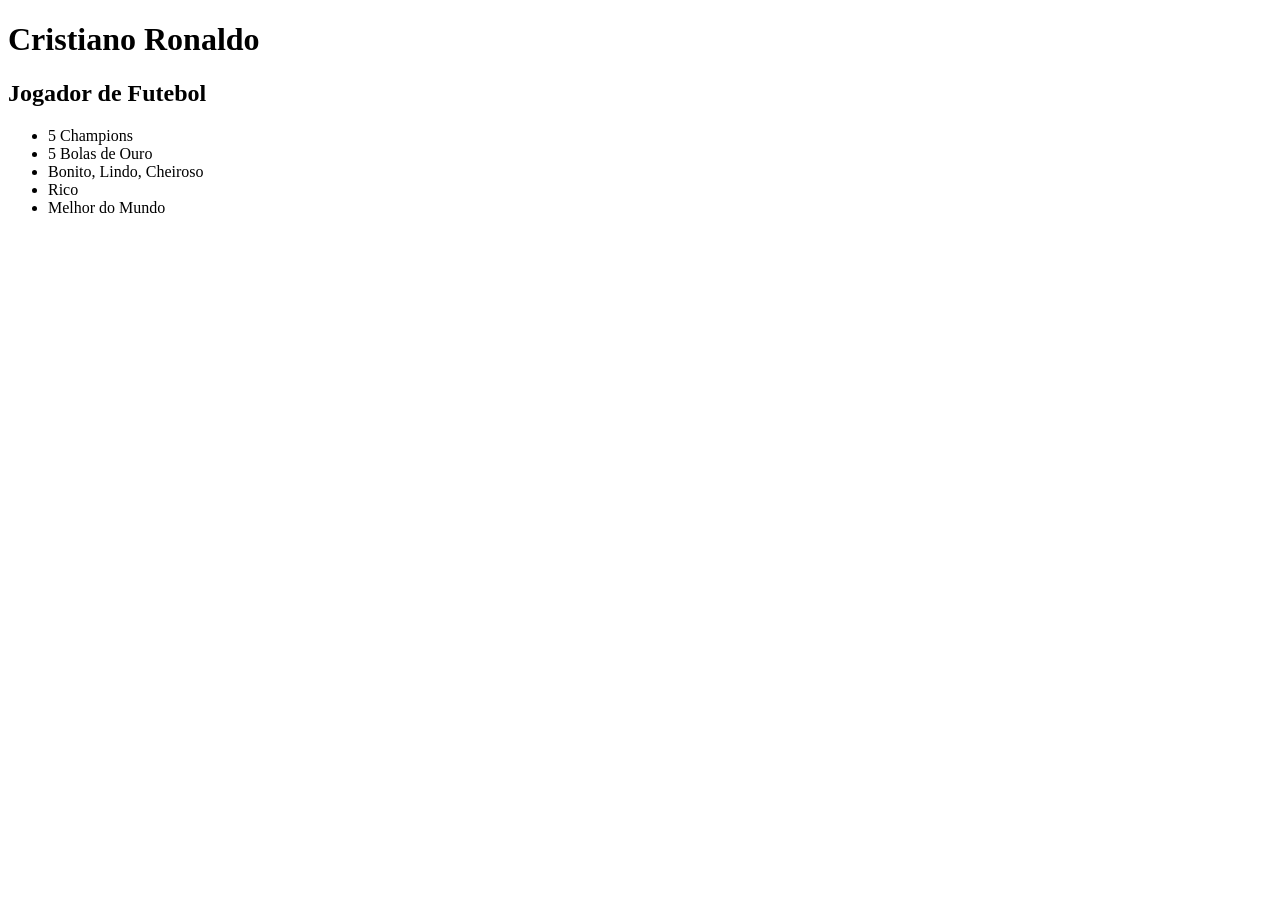
==== vscode/index.html @ febfcb93 "Add files via upload html" ====
<!DOCTYPE html>
<html lang="pt-BR">
<head>
    <meta charset="UTF-8">
    <meta name="viewport" content="width=device-width, initial-scale=1.0">
    <title>programação</title>
<link rel="stylesheet" href="/style2.css">
</head>
<body>

    <h1>Cristiano Ronaldo</h1>
    <h2>Jogador de Futebol</h2>
    <ul>
        <li>5 Champions</li>
        <li>5 Bolas de Ouro</li>
        <li>Bonito, Lindo, Cheiroso</li>
        <li>Rico</li>
        <li>Melhor do Mundo</li>
    </ul>

</body>
</html>
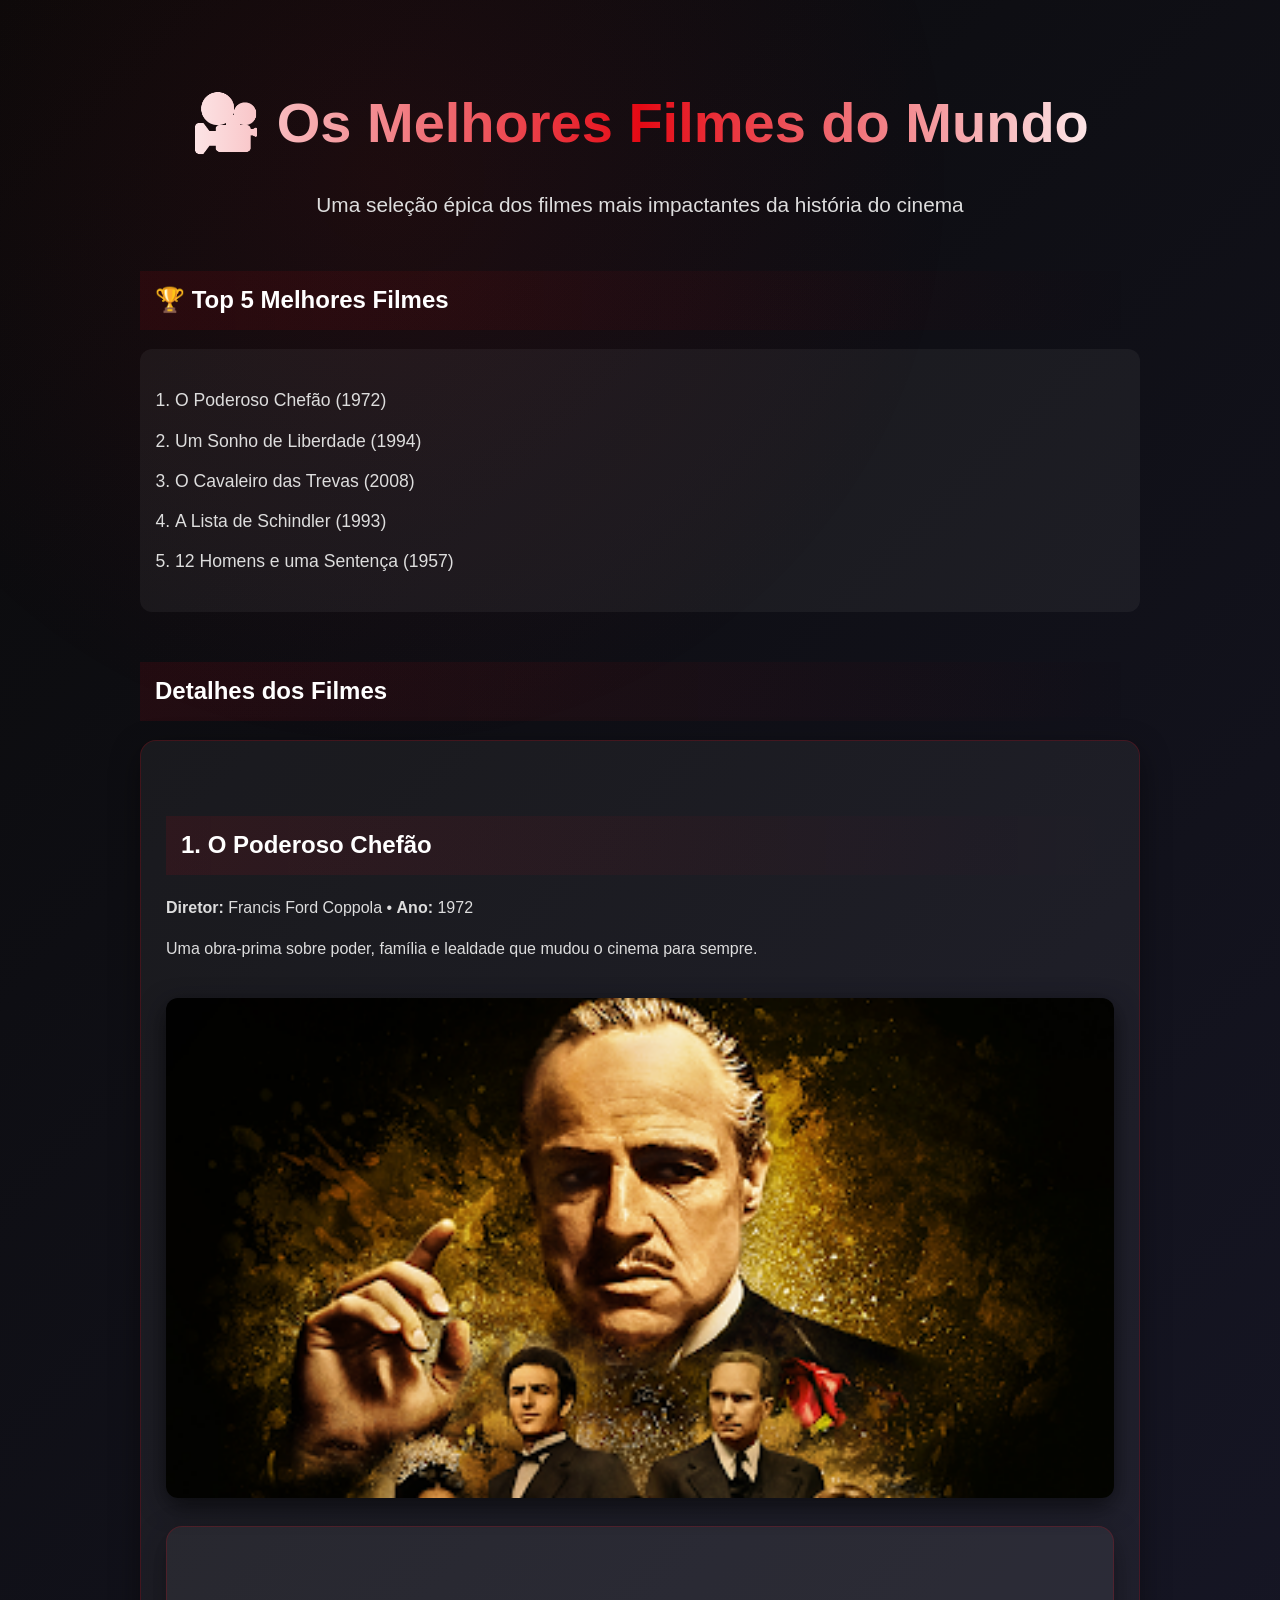
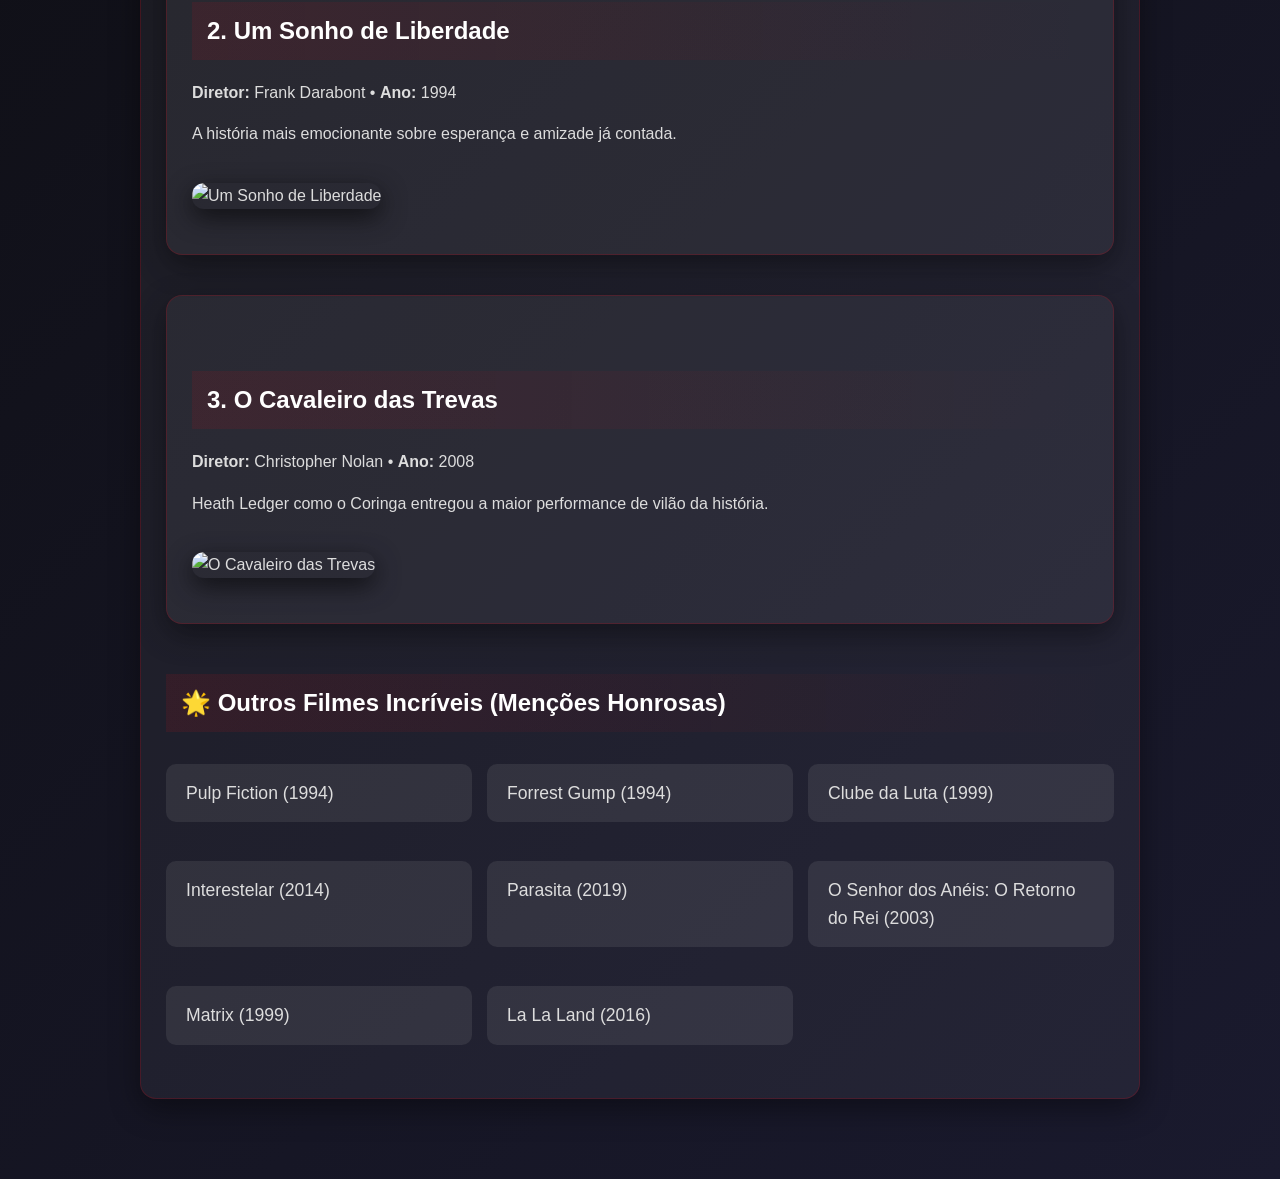
==== commit 25d99f99: "aula dia 8" ====
--- a/vscode/index.html
+++ b/vscode/index.html
@@ -3,20 +3,67 @@
 <head>
     <meta charset="UTF-8">
     <meta name="viewport" content="width=device-width, initial-scale=1.0">
-    <title>programação</title>
-<link rel="stylesheet" href="/style2.css">
+    <title>Os Melhores Filmes do Mundo</title>
+    <link rel="stylesheet" href="style2.css">
 </head>
 <body>
 
-    <h1>Cristiano Ronaldo</h1>
-    <h2>Jogador de Futebol</h2>
-    <ul>
-        <li>5 Champions</li>
-        <li>5 Bolas de Ouro</li>
-        <li>Bonito, Lindo, Cheiroso</li>
-        <li>Rico</li>
-        <li>Melhor do Mundo</li>
-    </ul>
+    <div class="container">
+        <h1>🎥 Os Melhores Filmes do Mundo</h1>
+        <p style="text-align: center; font-size: 1.3rem; margin-bottom: 40px;">
+            Uma seleção épica dos filmes mais impactantes da história do cinema
+        </p>
+
+        <h2>🏆 Top 5 Melhores Filmes</h2>
+        <ol>
+            <li>O Poderoso Chefão (1972)</li>
+            <li>Um Sonho de Liberdade (1994)</li>
+            <li>O Cavaleiro das Trevas (2008)</li>
+            <li>A Lista de Schindler (1993)</li>
+            <li>12 Homens e uma Sentença (1957)</li>
+        </ol>
+
+        <h2>Detalhes dos Filmes</h2>
+
+        <!-- Filme 1 -->
+        <div class="filme fade-in">
+            <h2>1. O Poderoso Chefão</h2>
+            <p><strong>Diretor:</strong> Francis Ford Coppola • <strong>Ano:</strong> 1972</p>
+            <p>Uma obra-prima sobre poder, família e lealdade que mudou o cinema para sempre.</p>
+            <img src="imagens/unnamed.png"
+            alt="O Poderoso Chefão"
+        </div>
+
+        <!-- Filme 2 -->
+        <div class="filme fade-in">
+            <h2>2. Um Sonho de Liberdade</h2>
+            <p><strong>Diretor:</strong> Frank Darabont • <strong>Ano:</strong> 1994</p>
+            <p>A história mais emocionante sobre esperança e amizade já contada.</p>
+            <img src="/imagens/um sonho libertador.png" 
+                 alt="Um Sonho de Liberdade">
+        </div>
+
+        <!-- Filme 3 -->
+        <div class="filme fade-in">
+            <h2>3. O Cavaleiro das Trevas</h2>
+            <p><strong>Diretor:</strong> Christopher Nolan • <strong>Ano:</strong> 2008</p>
+            <p>Heath Ledger como o Coringa entregou a maior performance de vilão da história.</p>
+            <img src="/imagens/Batman_The_Dark_Knight_keyart.jpg" 
+                 alt="O Cavaleiro das Trevas">
+        </div>
+
+        <h2>🌟 Outros Filmes Incríveis (Menções Honrosas)</h2>
+        <ul>
+            <li>Pulp Fiction (1994)</li>
+            <li>Forrest Gump (1994)</li>
+            <li>Clube da Luta (1999)</li>
+            <li>Interestelar (2014)</li>
+            <li>Parasita (2019)</li>
+            <li>O Senhor dos Anéis: O Retorno do Rei (2003)</li>
+            <li>Matrix (1999)</li>
+            <li>La La Land (2016)</li>
+        </ul>
+    </div>
 
 </body>
 </html>
--- a/vscode/style2.css
+++ b/vscode/style2.css
@@ -0,0 +1,149 @@
+<style>
+:root {
+    --primary: #0f0f0f;
+    --accent: #e50914;
+}
+
+body {
+    font-family: 'Segoe UI', Arial, sans-serif;
+    background: linear-gradient(135deg, #0a0a0a, #1a1a2e);
+    color: #ddd;
+    margin: 0;
+    padding: 40px 20px;
+    line-height: 1.6;
+}
+
+h1 {
+    text-align: center;
+    font-size: 3.5rem;
+    background: linear-gradient(90deg, #ffffff, #e50914, #ffffff);
+    -webkit-background-clip: text;
+    -webkit-text-fill-color: transparent;
+    margin-bottom: 10px;
+    animation: titleGlow 4s ease-in-out infinite alternate;
+}
+
+h2 {
+    color: #fff;
+    border-left: 5px solid var(--accent);
+    padding-left: 15px;
+    margin-top: 50px;
+    background: linear-gradient(to right, rgba(229, 9, 20, 0.1), transparent);
+    padding-top: 10px;
+    padding-bottom: 10px;
+}
+
+.container {
+    max-width: 1000px;
+    margin: 0 auto;
+}
+
+.filme {
+    background: rgba(255, 255, 255, 0.05);
+    border-radius: 16px;
+    padding: 25px;
+    margin-bottom: 40px;
+    box-shadow: 0 10px 30px rgba(0, 0, 0, 0.4);
+    transition: all 0.4s ease;
+    border: 1px solid rgba(229, 9, 20, 0.2);
+}
+
+.filme:hover {
+    transform: translateY(-10px);
+    box-shadow: 0 20px 40px rgba(229, 9, 20, 0.3);
+    border-color: var(--accent);
+}
+
+.filme img {
+    width: 100%;
+    max-height: 500px;
+    object-fit: cover;
+    border-radius: 12px;
+    margin: 20px 0;
+    box-shadow: 0 8px 25px rgba(0, 0, 0, 0.6);
+    transition: transform 0.5s ease;
+}
+
+.filme:hover img {
+    transform: scale(1.03);
+}
+
+ol {
+    background: rgba(255, 255, 255, 0.05);
+    padding: 25px 35px;
+    border-radius: 12px;
+    border-left: 6px solid var(--accent);
+}
+
+li {
+    margin: 12px 0;
+    font-size: 1.1rem;
+    transition: color 0.3s;
+}
+
+li:hover {
+    color: #e50914;
+}
+
+ul {
+    display: grid;
+    grid-template-columns: repeat(auto-fit, minmax(280px, 1fr));
+    gap: 15px;
+    padding: 0;
+    list-style: none;
+}
+
+ul li {
+    background: rgba(255, 255, 255, 0.08);
+    padding: 15px 20px;
+    border-radius: 10px;
+    transition: all 0.3s ease;
+}
+
+ul li:hover {
+    background: var(--accent);
+    color: white;
+    transform: translateX(10px);
+}
+
+/* Animações */
+@keyframes titleGlow {
+    from { filter: brightness(1); }
+    to { filter: brightness(1.3); }
+}
+
+.fade-in {
+    animation: fadeIn 1.2s ease forwards;
+}
+
+@keyframes fadeIn {
+    from {
+        opacity: 0;
+        transform: translateY(30px);
+    }
+    to {
+        opacity: 1;
+        transform: translateY(0);
+    }
+}
+
+/* Efeito de gradiente animado no fundo */
+body::before {
+    content: '';
+    position: fixed;
+    top: 0;
+    left: 0;
+    width: 100%;
+    height: 100%;
+    background: radial-gradient(circle at 30% 20%, rgba(229, 9, 20, 0.08), transparent 50%);
+    pointer-events: none;
+    z-index: -1;
+    animation: gradientMove 25s ease infinite;
+}
+
+@keyframes gradientMove {
+    0% { transform: translate(0, 0); }
+    50% { transform: translate(30px, 50px); }
+    100% { transform: translate(0, 0); }
+}
+</style>
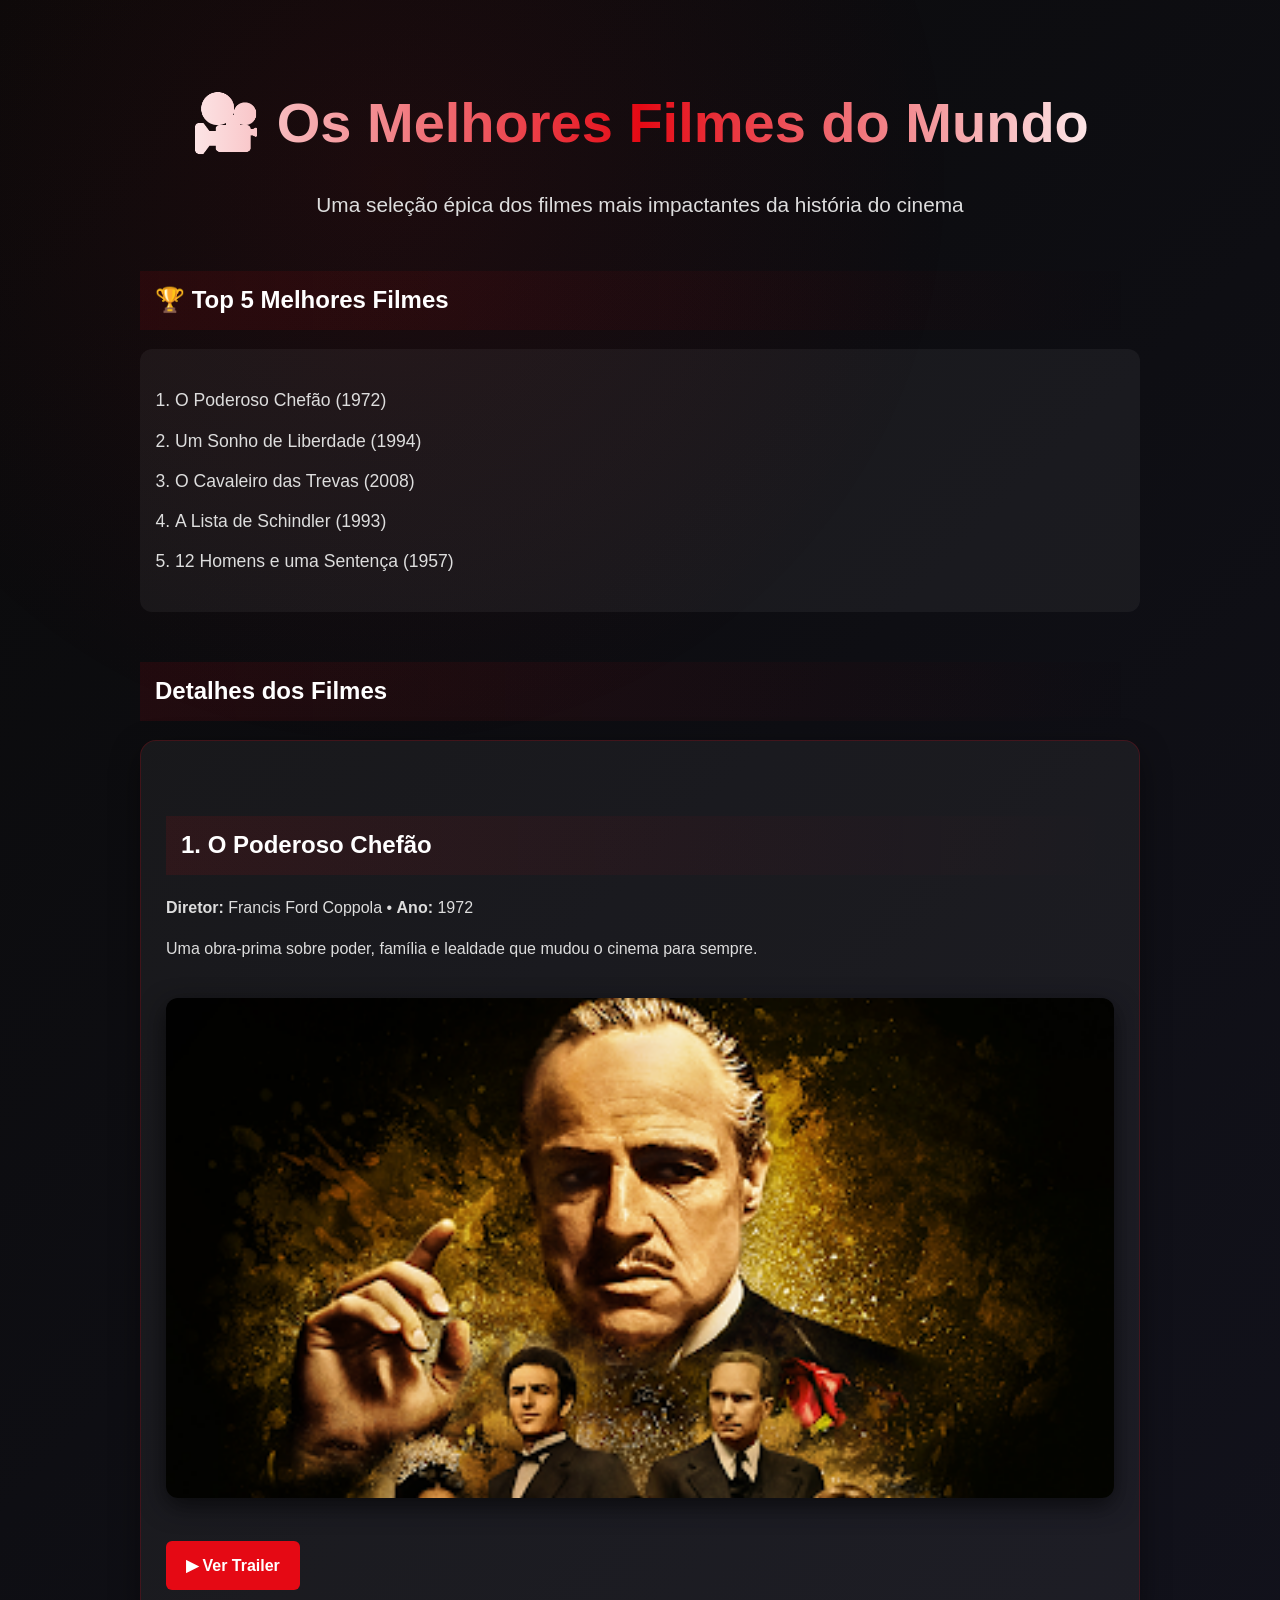
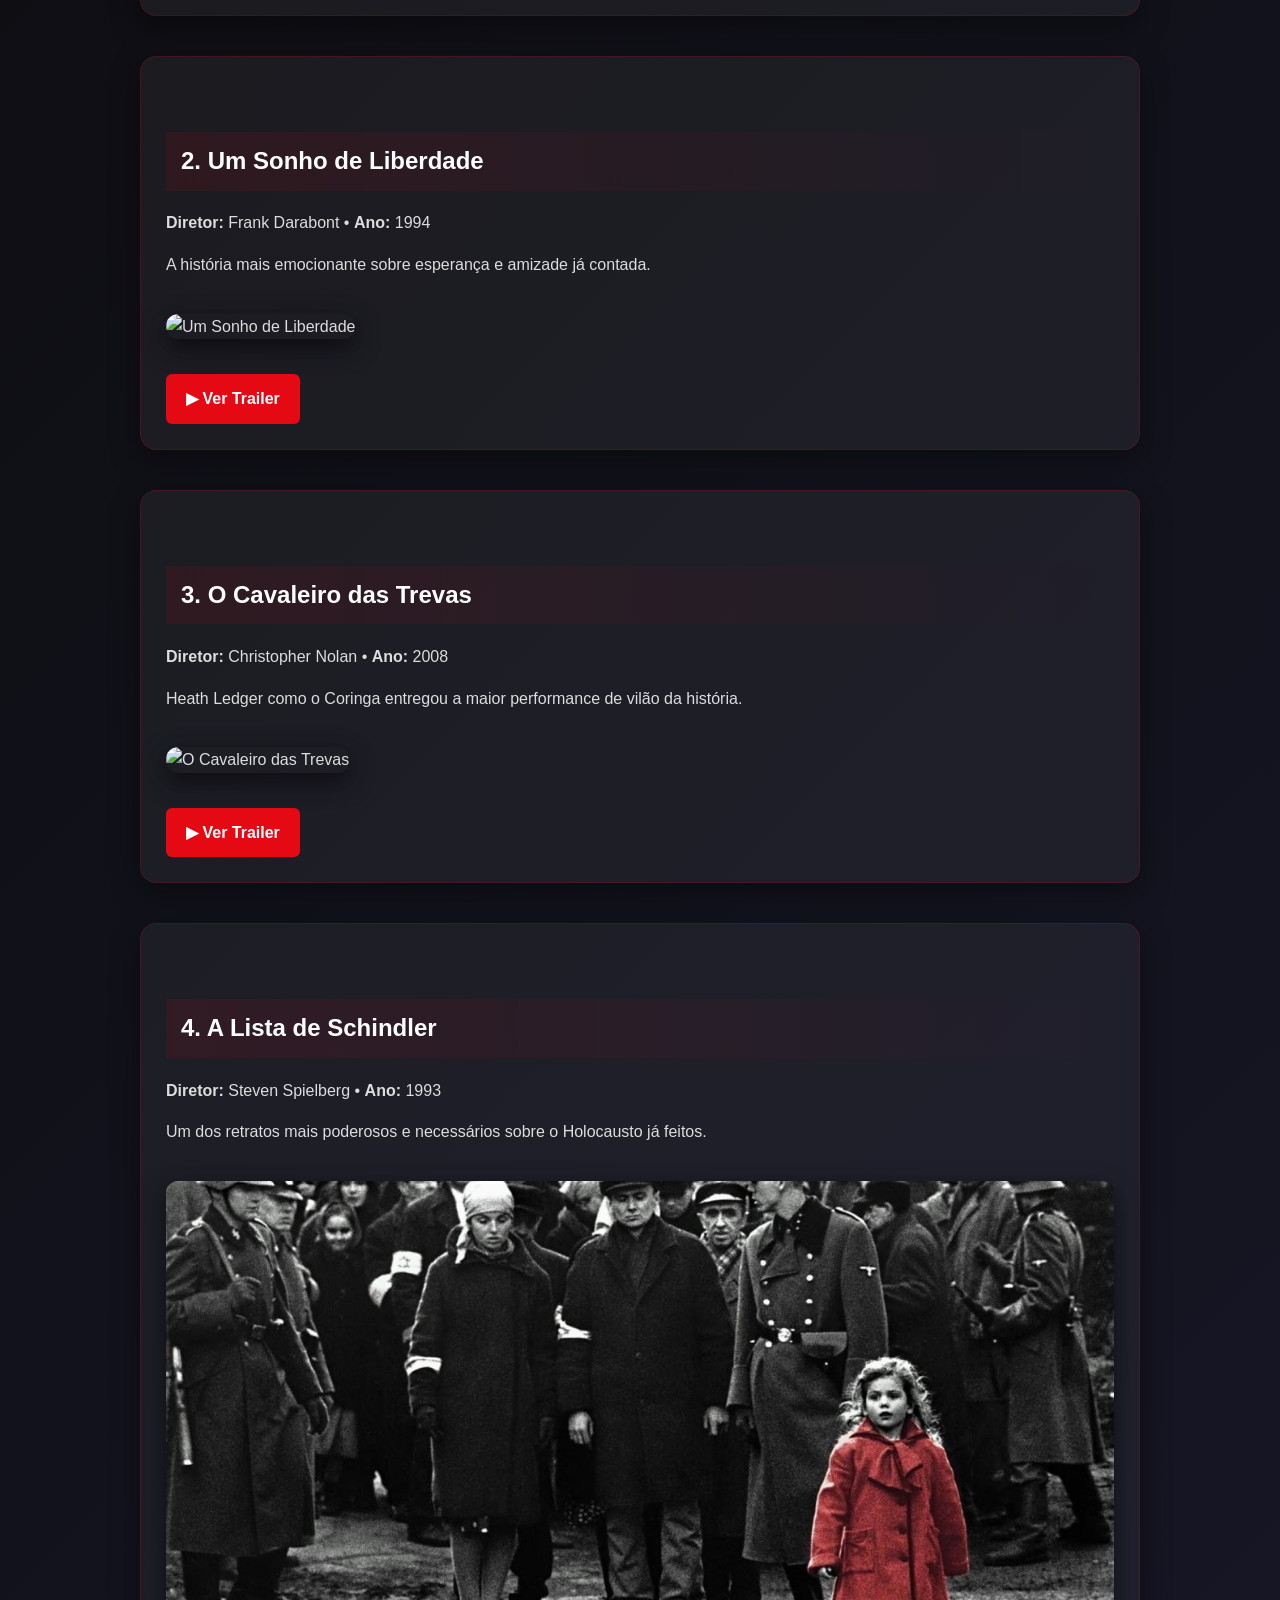
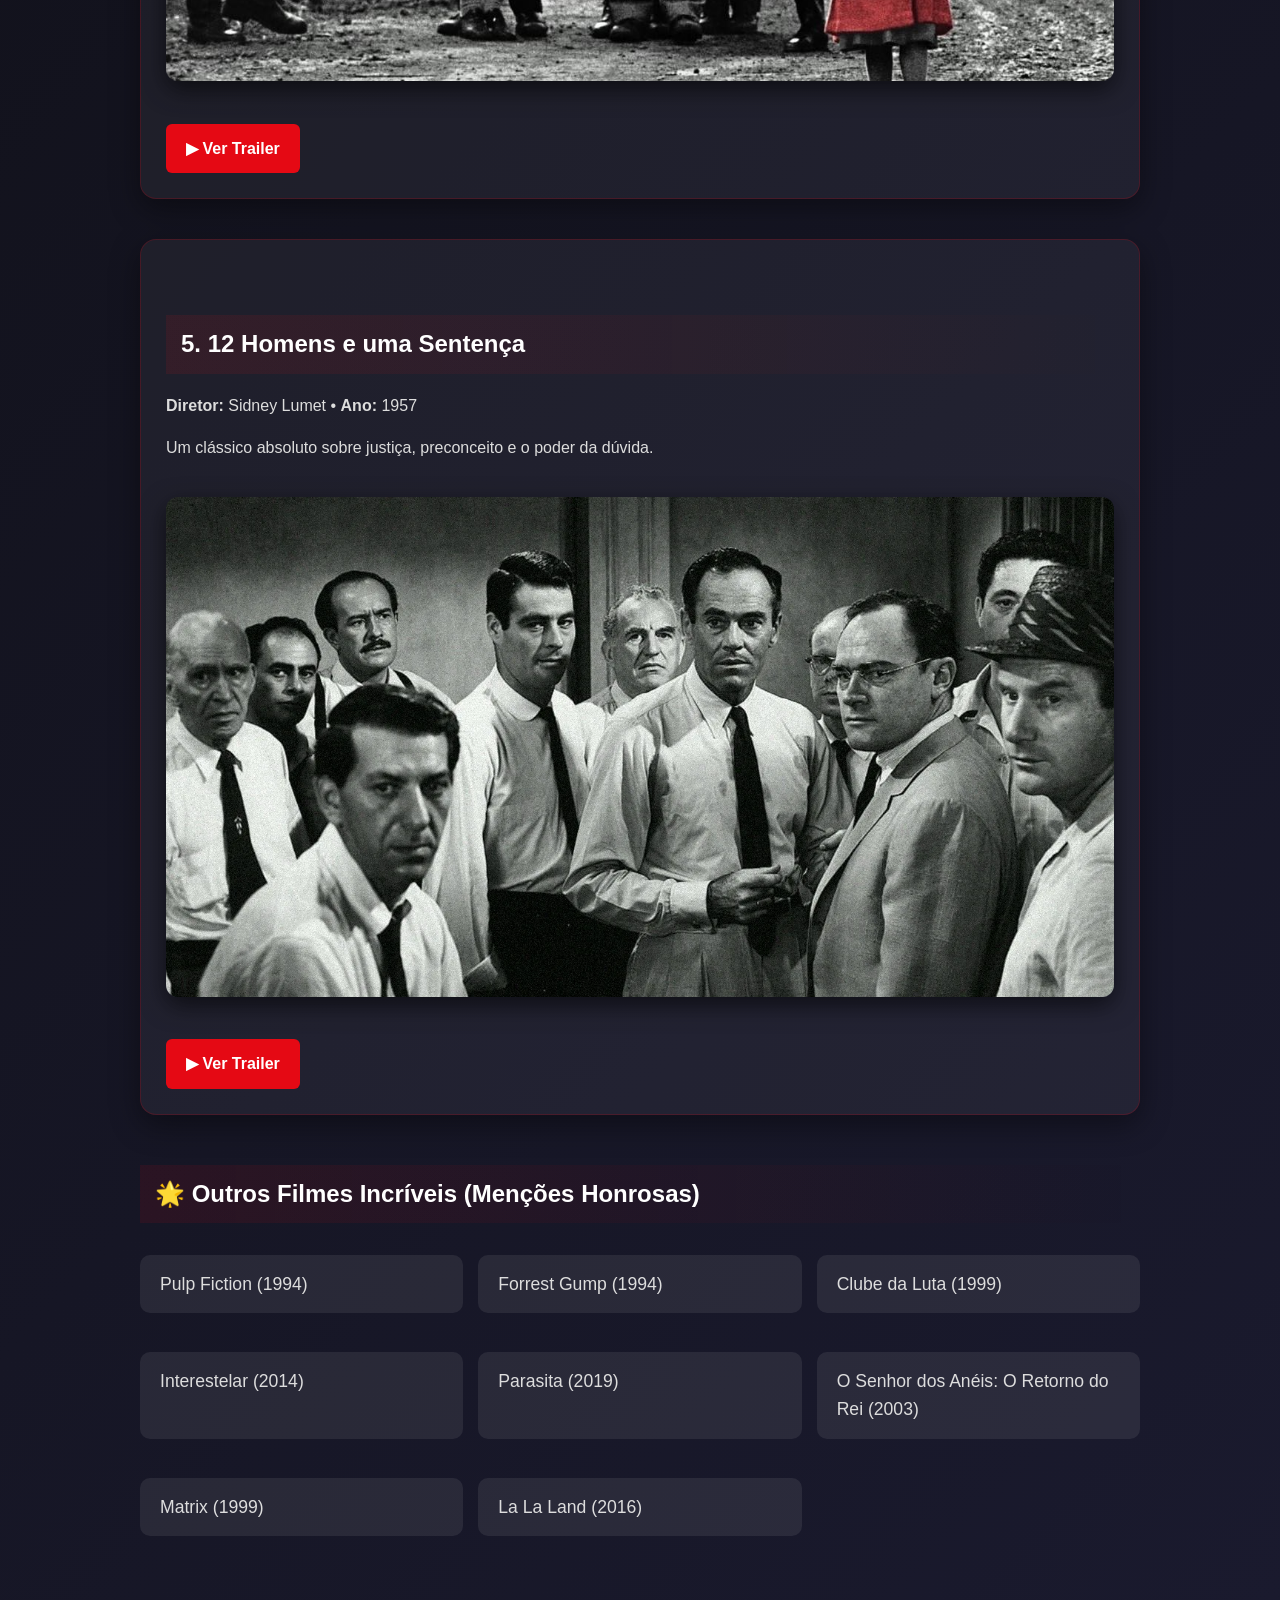
==== commit 5d03d18d: "Add files via upload" ====
--- a/vscode/index.html
+++ b/vscode/index.html
@@ -5,6 +5,24 @@
     <meta name="viewport" content="width=device-width, initial-scale=1.0">
     <title>Os Melhores Filmes do Mundo</title>
     <link rel="stylesheet" href="style2.css">
+    <style>
+        /* Estilo simples para o botão de trailer (caso não tenha no seu CSS) */
+        .btn-trailer {
+            display: inline-block;
+            margin-top: 15px;
+            padding: 12px 20px;
+            background-color: #e50914;
+            color: white;
+            text-decoration: none;
+            border-radius: 6px;
+            font-weight: bold;
+            transition: all 0.3s;
+        }
+        .btn-trailer:hover {
+            background-color: #f40612;
+            transform: scale(1.05);
+        }
+    </style>
 </head>
 <body>
 
@@ -30,8 +48,11 @@
             <h2>1. O Poderoso Chefão</h2>
             <p><strong>Diretor:</strong> Francis Ford Coppola • <strong>Ano:</strong> 1972</p>
             <p>Uma obra-prima sobre poder, família e lealdade que mudou o cinema para sempre.</p>
-            <img src="imagens/unnamed.png"
-            alt="O Poderoso Chefão"
+            <img src="imagens/unnamed.png" alt="O Poderoso Chefão">
+            <br>
+            <a href="https://www.youtube.com/watch?v=1x0GpEZnwa8" target="_blank" class="btn-trailer">
+                ▶ Ver Trailer
+            </a>
         </div>
 
         <!-- Filme 2 -->
@@ -39,8 +60,11 @@
             <h2>2. Um Sonho de Liberdade</h2>
             <p><strong>Diretor:</strong> Frank Darabont • <strong>Ano:</strong> 1994</p>
             <p>A história mais emocionante sobre esperança e amizade já contada.</p>
-            <img src="/imagens/um sonho libertador.png" 
-                 alt="Um Sonho de Liberdade">
+            <img src="/imagens/um sonho libertador.png" alt="Um Sonho de Liberdade">
+            <br>
+            <a href="https://www.youtube.com/watch?v=PLl99DlL6b4" target="_blank" class="btn-trailer">
+                ▶ Ver Trailer
+            </a>
         </div>
 
         <!-- Filme 3 -->
@@ -48,8 +72,35 @@
             <h2>3. O Cavaleiro das Trevas</h2>
             <p><strong>Diretor:</strong> Christopher Nolan • <strong>Ano:</strong> 2008</p>
             <p>Heath Ledger como o Coringa entregou a maior performance de vilão da história.</p>
-            <img src="/imagens/Batman_The_Dark_Knight_keyart.jpg" 
-                 alt="O Cavaleiro das Trevas">
+            <img src="/imagens/batman_cavaleiro_das_trevas_capa.jpg" alt="O Cavaleiro das Trevas">
+            <br>
+            <a href="https://www.youtube.com/watch?v=EXeTwQWrcwY" target="_blank" class="btn-trailer">
+                ▶ Ver Trailer
+            </a>
+        </div>
+
+        <!-- Filme 4 -->
+        <div class="filme fade-in">
+            <h2>4. A Lista de Schindler</h2>
+            <p><strong>Diretor:</strong> Steven Spielberg • <strong>Ano:</strong> 1993</p>
+            <p>Um dos retratos mais poderosos e necessários sobre o Holocausto já feitos.</p>
+            <img src="imagens/91-A_Lista_de_Schindler.jpg" alt="A Lista de Schindler"> <!-- ajuste o src da imagem se necessário -->
+            <br>
+            <a href="https://www.youtube.com/watch?v=gG22XNhtnoY" target="_blank" class="btn-trailer">
+                ▶ Ver Trailer
+            </a>
+        </div>
+
+        <!-- Filme 5 -->
+        <div class="filme fade-in">
+            <h2>5. 12 Homens e uma Sentença</h2>
+            <p><strong>Diretor:</strong> Sidney Lumet • <strong>Ano:</strong> 1957</p>
+            <p>Um clássico absoluto sobre justiça, preconceito e o poder da dúvida.</p>
+            <img src="imagens/DOZE-HOMENS-E-UMA-SENTENCA.jpg." alt="12 Homens e uma Sentença"> <!-- ajuste o src da imagem se necessário -->
+            <br>
+            <a href="https://www.youtube.com/watch?v=TEN-2uTi2c0" target="_blank" class="btn-trailer">
+                ▶ Ver Trailer
+            </a>
         </div>
 
         <h2>🌟 Outros Filmes Incríveis (Menções Honrosas)</h2>
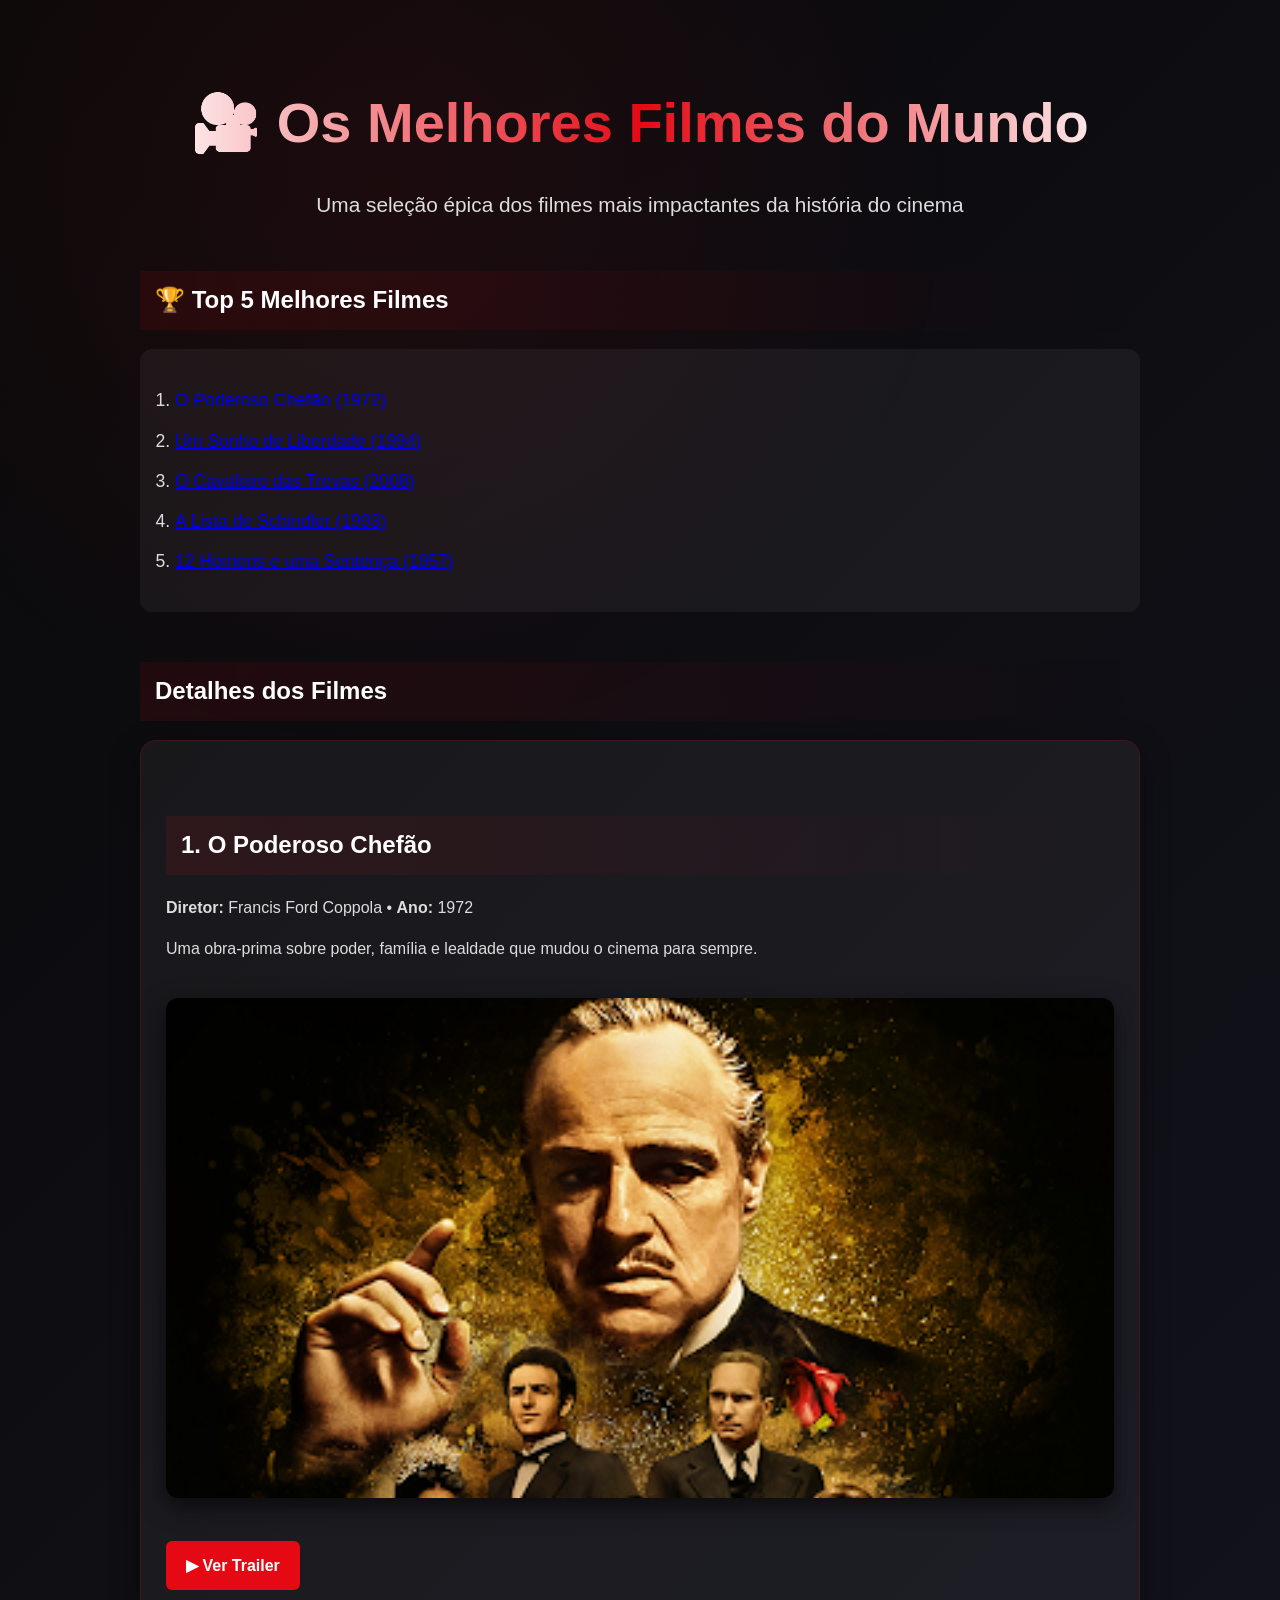
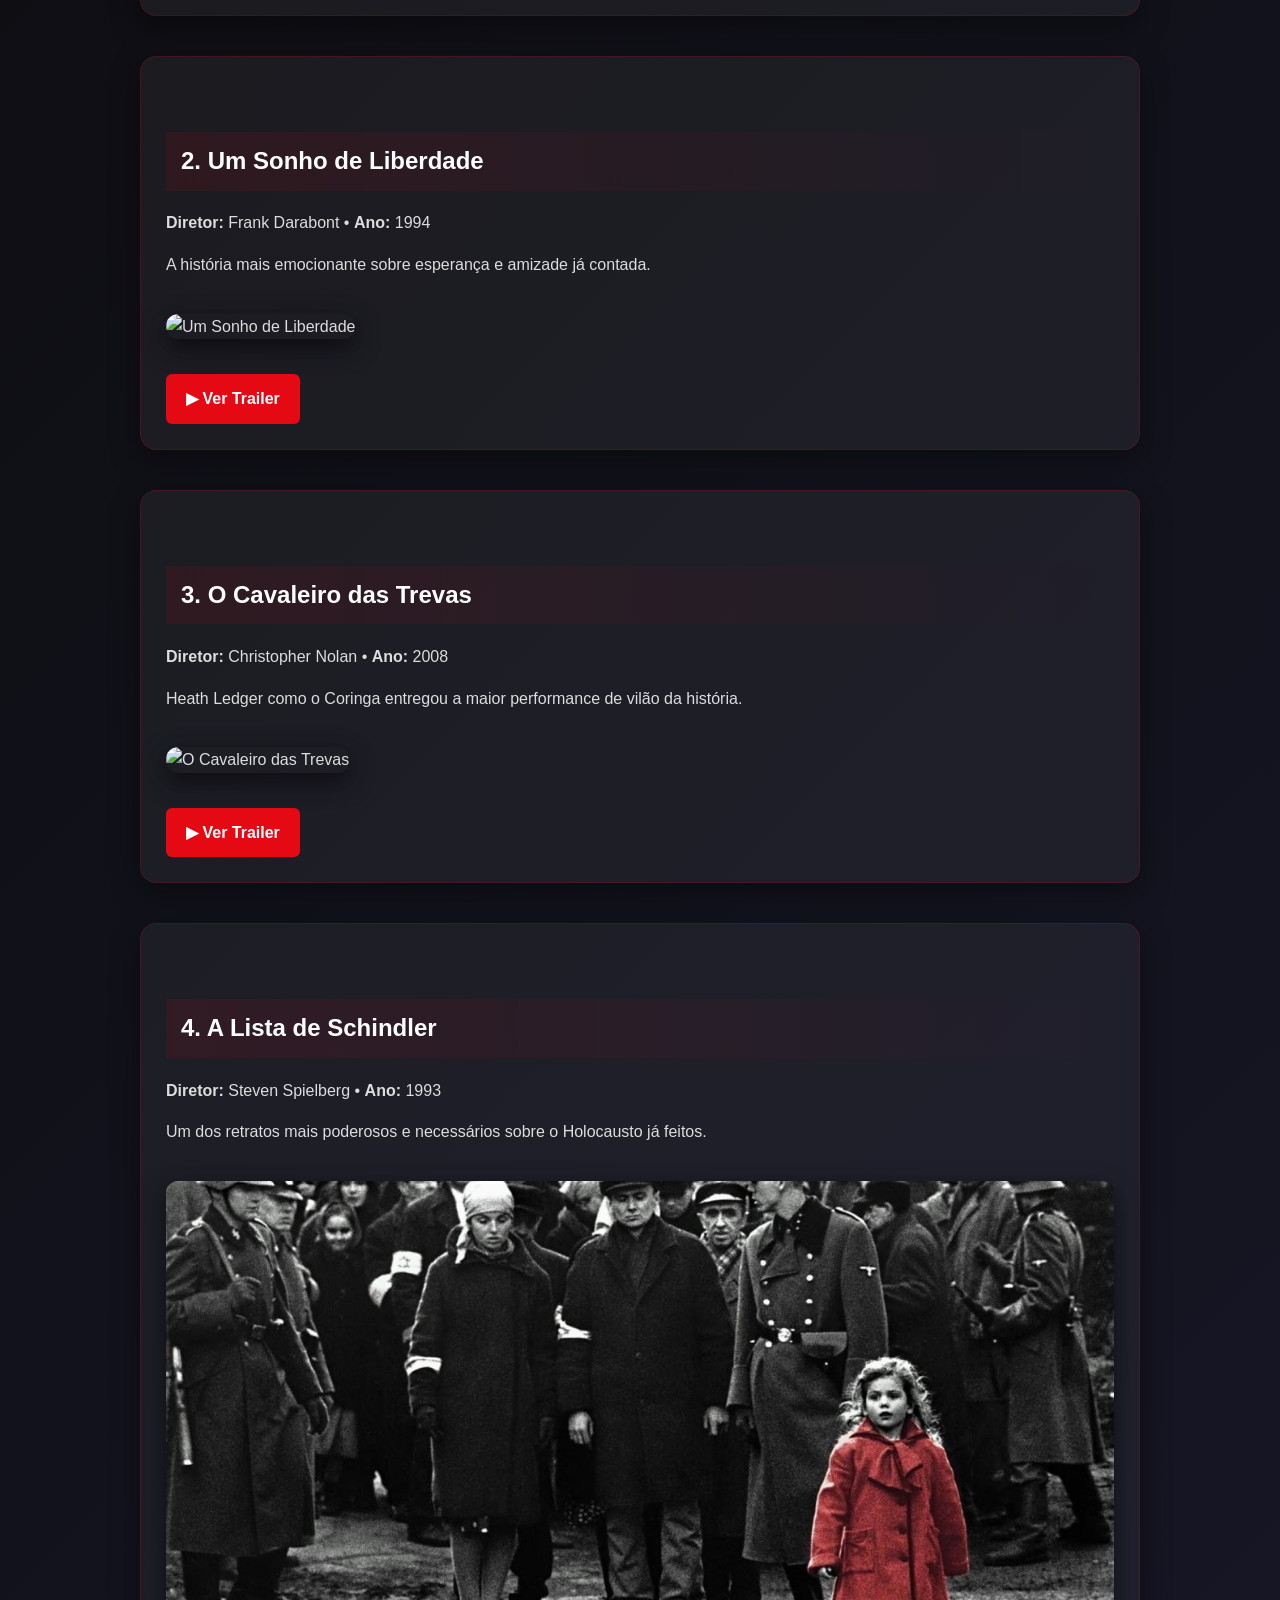
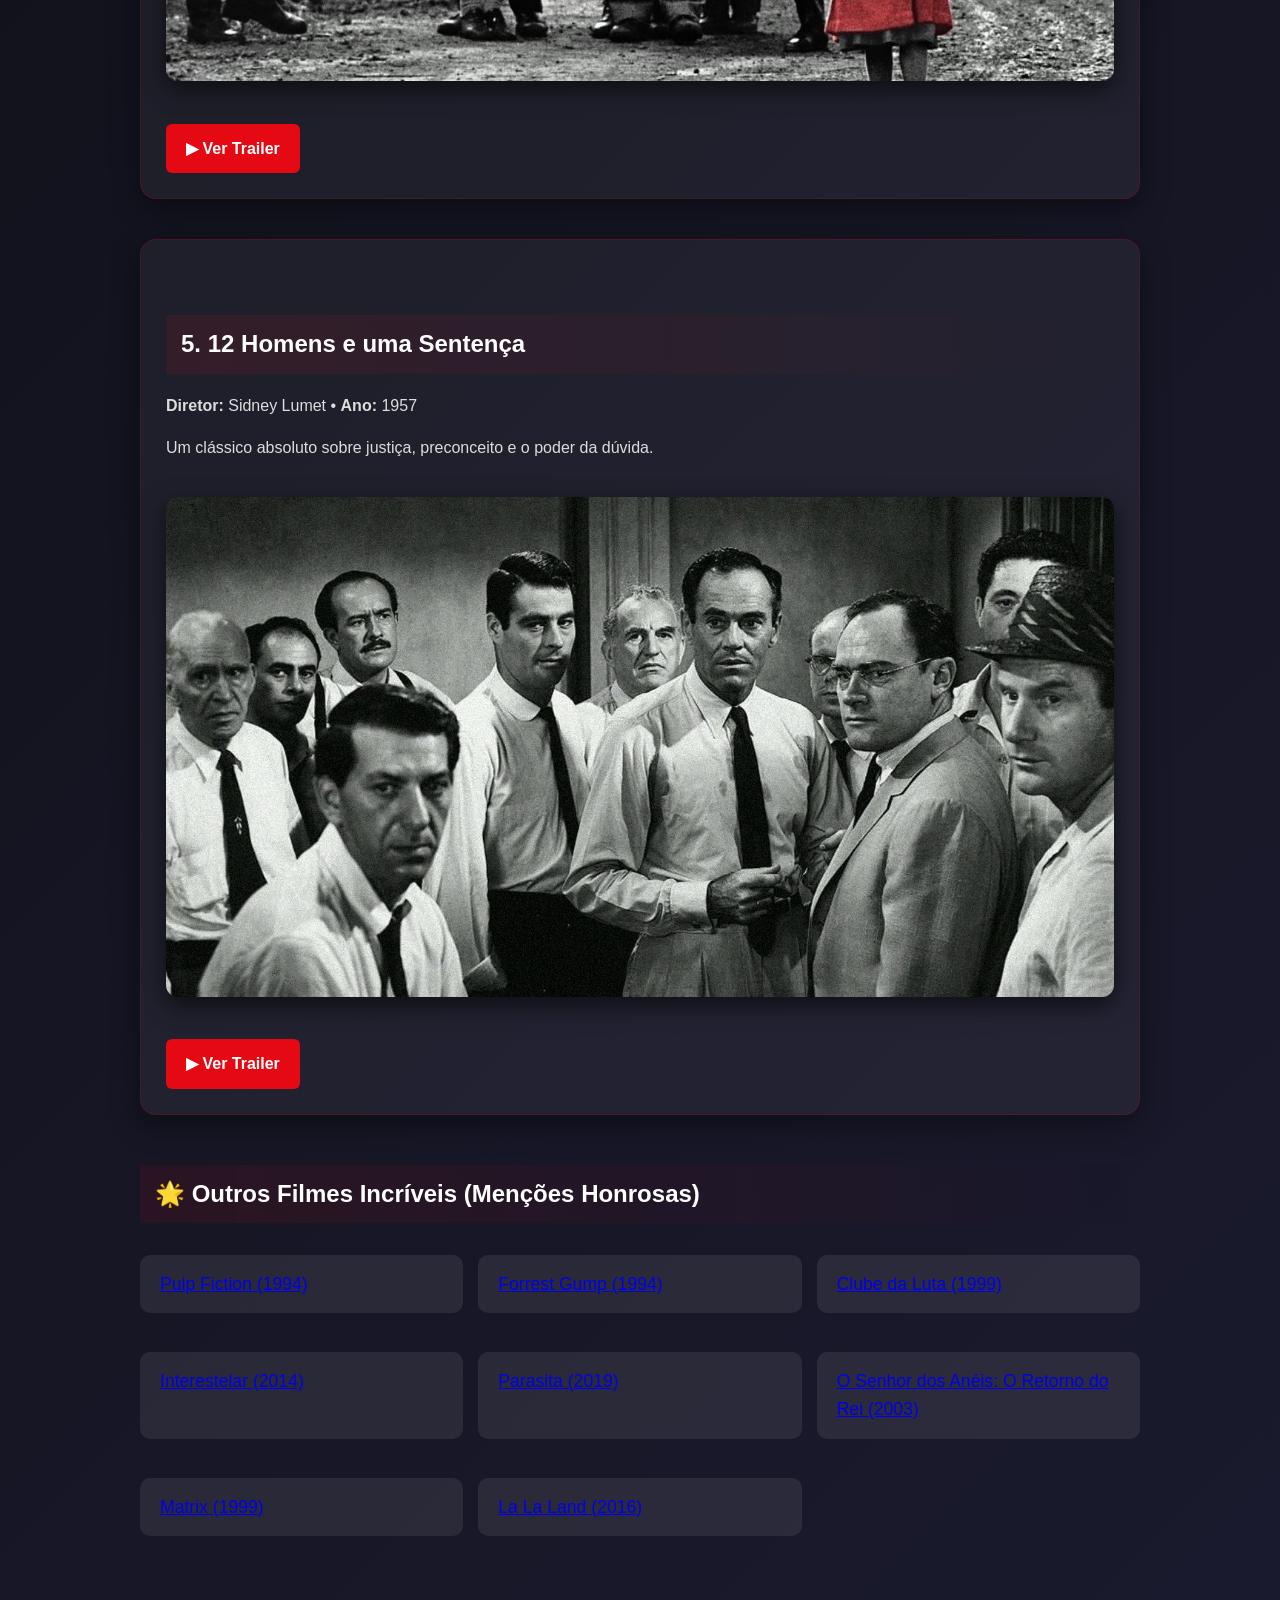
==== commit 8cfa688e: "Add files via upload" ====
--- a/vscode/index.html
+++ b/vscode/index.html
@@ -6,7 +6,6 @@
     <title>Os Melhores Filmes do Mundo</title>
     <link rel="stylesheet" href="style2.css">
     <style>
-        /* Estilo simples para o botão de trailer (caso não tenha no seu CSS) */
         .btn-trailer {
             display: inline-block;
             margin-top: 15px;
@@ -22,6 +21,14 @@
             background-color: #f40612;
             transform: scale(1.05);
         }
+        .filme h2 a {
+            color: inherit;
+            text-decoration: none;
+        }
+        .filme h2 a:hover {
+            text-decoration: underline;
+            color: #e50914;
+        }
     </style>
 </head>
 <body>
@@ -34,18 +41,17 @@
 
         <h2>🏆 Top 5 Melhores Filmes</h2>
         <ol>
-            <li>O Poderoso Chefão (1972)</li>
-            <li>Um Sonho de Liberdade (1994)</li>
-            <li>O Cavaleiro das Trevas (2008)</li>
-            <li>A Lista de Schindler (1993)</li>
-            <li>12 Homens e uma Sentença (1957)</li>
+            <li><a href="https://www.imdb.com/title/tt0068646/" target="_blank">O Poderoso Chefão (1972)</a></li>
+            <li><a href="https://www.imdb.com/title/tt0111161/" target="_blank">Um Sonho de Liberdade (1994)</a></li>
+            <li><a href="https://www.imdb.com/title/tt0468569/" target="_blank">O Cavaleiro das Trevas (2008)</a></li>
+            <li><a href="https://www.imdb.com/title/tt0108052/" target="_blank">A Lista de Schindler (1993)</a></li>
+            <li><a href="https://www.imdb.com/title/tt0050083/" target="_blank">12 Homens e uma Sentença (1957)</a></li>
         </ol>
 
         <h2>Detalhes dos Filmes</h2>
 
-        <!-- Filme 1 -->
         <div class="filme fade-in">
-            <h2>1. O Poderoso Chefão</h2>
+            <h2><a href="https://www.imdb.com/title/tt0068646/" target="_blank">1. O Poderoso Chefão</a></h2>
             <p><strong>Diretor:</strong> Francis Ford Coppola • <strong>Ano:</strong> 1972</p>
             <p>Uma obra-prima sobre poder, família e lealdade que mudou o cinema para sempre.</p>
             <img src="imagens/unnamed.png" alt="O Poderoso Chefão">
@@ -55,9 +61,8 @@
             </a>
         </div>
 
-        <!-- Filme 2 -->
         <div class="filme fade-in">
-            <h2>2. Um Sonho de Liberdade</h2>
+            <h2><a href="https://www.imdb.com/title/tt0111161/" target="_blank">2. Um Sonho de Liberdade</a></h2>
             <p><strong>Diretor:</strong> Frank Darabont • <strong>Ano:</strong> 1994</p>
             <p>A história mais emocionante sobre esperança e amizade já contada.</p>
             <img src="/imagens/um sonho libertador.png" alt="Um Sonho de Liberdade">
@@ -67,9 +72,8 @@
             </a>
         </div>
 
-        <!-- Filme 3 -->
         <div class="filme fade-in">
-            <h2>3. O Cavaleiro das Trevas</h2>
+            <h2><a href="https://www.imdb.com/title/tt0468569/" target="_blank">3. O Cavaleiro das Trevas</a></h2>
             <p><strong>Diretor:</strong> Christopher Nolan • <strong>Ano:</strong> 2008</p>
             <p>Heath Ledger como o Coringa entregou a maior performance de vilão da história.</p>
             <img src="/imagens/batman_cavaleiro_das_trevas_capa.jpg" alt="O Cavaleiro das Trevas">
@@ -79,24 +83,22 @@
             </a>
         </div>
 
-        <!-- Filme 4 -->
         <div class="filme fade-in">
-            <h2>4. A Lista de Schindler</h2>
+            <h2><a href="https://www.imdb.com/title/tt0108052/" target="_blank">4. A Lista de Schindler</a></h2>
             <p><strong>Diretor:</strong> Steven Spielberg • <strong>Ano:</strong> 1993</p>
             <p>Um dos retratos mais poderosos e necessários sobre o Holocausto já feitos.</p>
-            <img src="imagens/91-A_Lista_de_Schindler.jpg" alt="A Lista de Schindler"> <!-- ajuste o src da imagem se necessário -->
+            <img src="imagens/91-A_Lista_de_Schindler.jpg" alt="A Lista de Schindler">
             <br>
             <a href="https://www.youtube.com/watch?v=gG22XNhtnoY" target="_blank" class="btn-trailer">
                 ▶ Ver Trailer
             </a>
         </div>
 
-        <!-- Filme 5 -->
         <div class="filme fade-in">
-            <h2>5. 12 Homens e uma Sentença</h2>
+            <h2><a href="https://www.imdb.com/title/tt0050083/" target="_blank">5. 12 Homens e uma Sentença</a></h2>
             <p><strong>Diretor:</strong> Sidney Lumet • <strong>Ano:</strong> 1957</p>
             <p>Um clássico absoluto sobre justiça, preconceito e o poder da dúvida.</p>
-            <img src="imagens/DOZE-HOMENS-E-UMA-SENTENCA.jpg." alt="12 Homens e uma Sentença"> <!-- ajuste o src da imagem se necessário -->
+            <img src="imagens/DOZE-HOMENS-E-UMA-SENTENCA.jpg." alt="12 Homens e uma Sentença">
             <br>
             <a href="https://www.youtube.com/watch?v=TEN-2uTi2c0" target="_blank" class="btn-trailer">
                 ▶ Ver Trailer
@@ -105,14 +107,14 @@
 
         <h2>🌟 Outros Filmes Incríveis (Menções Honrosas)</h2>
         <ul>
-            <li>Pulp Fiction (1994)</li>
-            <li>Forrest Gump (1994)</li>
-            <li>Clube da Luta (1999)</li>
-            <li>Interestelar (2014)</li>
-            <li>Parasita (2019)</li>
-            <li>O Senhor dos Anéis: O Retorno do Rei (2003)</li>
-            <li>Matrix (1999)</li>
-            <li>La La Land (2016)</li>
+            <li><a href="https://www.imdb.com/title/tt0110912/" target="_blank">Pulp Fiction (1994)</a></li>
+            <li><a href="https://www.imdb.com/title/tt0109830/" target="_blank">Forrest Gump (1994)</a></li>
+            <li><a href="https://www.imdb.com/title/tt0137523/" target="_blank">Clube da Luta (1999)</a></li>
+            <li><a href="https://www.imdb.com/title/tt0816692/" target="_blank">Interestelar (2014)</a></li>
+            <li><a href="https://www.imdb.com/title/tt6751668/" target="_blank">Parasita (2019)</a></li>
+            <li><a href="https://www.imdb.com/title/tt0167260/" target="_blank">O Senhor dos Anéis: O Retorno do Rei (2003)</a></li>
+            <li><a href="https://www.imdb.com/title/tt0133093/" target="_blank">Matrix (1999)</a></li>
+            <li><a href="https://www.imdb.com/title/tt3783958/" target="_blank">La La Land (2016)</a></li>
         </ul>
     </div>
 
